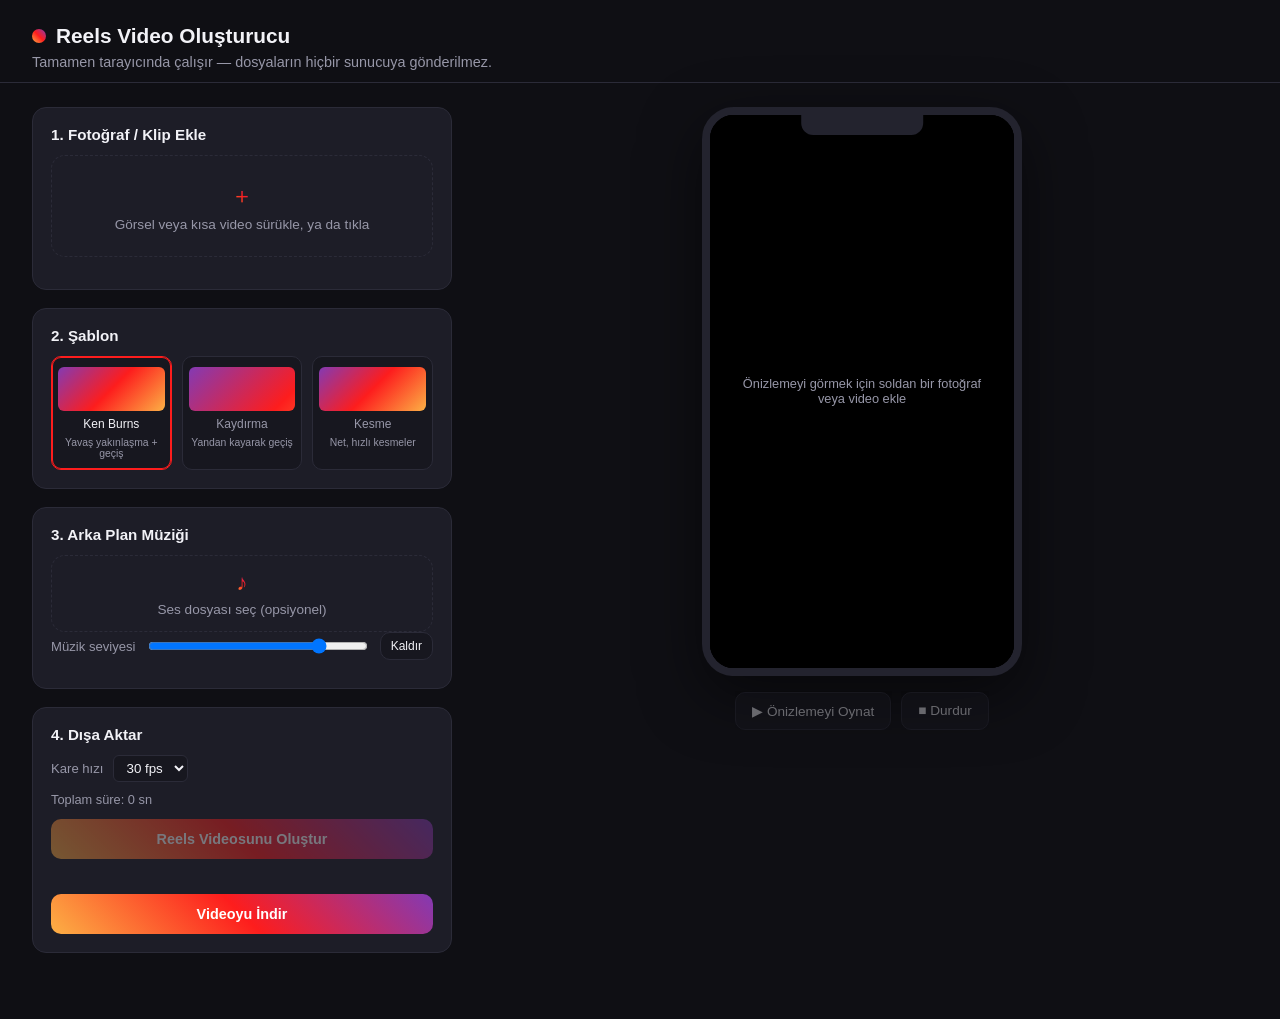
==== apps/instagram-reels-creator/index.html @ 2efb66e4 "Add client-side Instagram Reels video creator app Standalone browser tool for building 9:16 Reels-st" ====
<!DOCTYPE html>
<html lang="tr">
<head>
<meta charset="UTF-8">
<meta name="viewport" content="width=device-width, initial-scale=1.0">
<title>Reels Video Oluşturucu</title>
<link rel="stylesheet" href="style.css">
</head>
<body>
<header class="topbar">
  <div class="brand">
    <span class="brand-dot"></span>
    <h1>Reels Video Oluşturucu</h1>
  </div>
  <p class="brand-sub">Tamamen tarayıcında çalışır &mdash; dosyaların hiçbir sunucuya gönderilmez.</p>
</header>

<main class="layout">
  <section class="panel controls" aria-label="Kontroller">

    <div class="card">
      <h2>1. Fotoğraf / Klip Ekle</h2>
      <label class="dropzone" id="dropzone" for="fileInput">
        <span class="dropzone-icon">＋</span>
        <span>Görsel veya kısa video sürükle, ya da tıkla</span>
        <input type="file" id="fileInput" accept="image/*,video/*" multiple hidden>
      </label>
      <ul class="slide-list" id="slideList"></ul>
    </div>

    <div class="card">
      <h2>2. Şablon</h2>
      <div class="template-grid" id="templateGrid">
        <button class="template-option active" data-template="kenburns">
          <span class="tpl-preview tpl-kenburns"></span>
          Ken Burns
          <small>Yavaş yakınlaşma + geçiş</small>
        </button>
        <button class="template-option" data-template="slide">
          <span class="tpl-preview tpl-slide"></span>
          Kaydırma
          <small>Yandan kayarak geçiş</small>
        </button>
        <button class="template-option" data-template="snap">
          <span class="tpl-preview tpl-snap"></span>
          Kesme
          <small>Net, hızlı kesmeler</small>
        </button>
      </div>
    </div>

    <div class="card">
      <h2>3. Arka Plan Müziği</h2>
      <label class="dropzone small" id="musicDropzone" for="musicInput">
        <span class="dropzone-icon">♪</span>
        <span id="musicLabel">Ses dosyası seç (opsiyonel)</span>
        <input type="file" id="musicInput" accept="audio/*" hidden>
      </label>
      <div class="field-row" id="musicVolumeRow" hidden>
        <label for="musicVolume">Müzik seviyesi</label>
        <input type="range" id="musicVolume" min="0" max="1" step="0.05" value="0.8">
        <button class="btn-ghost small" id="removeMusic" type="button">Kaldır</button>
      </div>
    </div>

    <div class="card">
      <h2>4. Dışa Aktar</h2>
      <div class="field-row">
        <label for="fpsSelect">Kare hızı</label>
        <select id="fpsSelect">
          <option value="24">24 fps</option>
          <option value="30" selected>30 fps</option>
        </select>
      </div>
      <p class="hint" id="durationHint">Toplam süre: 0 sn</p>
      <button class="btn-primary" id="exportBtn" type="button" disabled>Reels Videosunu Oluştur</button>
      <div class="progress" id="progressWrap" hidden>
        <div class="progress-bar" id="progressBar"></div>
      </div>
      <p class="status" id="statusText"></p>
      <a class="btn-primary btn-download" id="downloadLink" hidden download>Videoyu İndir</a>
    </div>
  </section>

  <section class="panel preview-panel" aria-label="Önizleme">
    <div class="phone-frame">
      <div class="phone-notch"></div>
      <canvas id="previewCanvas" width="1080" height="1920"></canvas>
      <div class="phone-empty" id="phoneEmpty">
        <p>Önizlemeyi görmek için soldan bir fotoğraf veya video ekle</p>
      </div>
    </div>
    <div class="preview-controls">
      <button class="btn-ghost" id="playBtn" type="button" disabled>▶ Önizlemeyi Oynat</button>
      <button class="btn-ghost" id="stopBtn" type="button" disabled>■ Durdur</button>
    </div>
  </section>
</main>

<script src="app.js"></script>
</body>
</html>
---- apps/instagram-reels-creator/style.css ----
:root {
  --bg: #0f0f14;
  --panel: #17171f;
  --card: #1d1d27;
  --border: #2b2b38;
  --text: #f2f2f7;
  --text-dim: #9797a8;
  --accent1: #833ab4;
  --accent2: #fd1d1d;
  --accent3: #fcb045;
  --radius: 14px;
}

* { box-sizing: border-box; }

body {
  margin: 0;
  font-family: -apple-system, BlinkMacSystemFont, "Segoe UI", Roboto, Helvetica, Arial, sans-serif;
  background: var(--bg);
  color: var(--text);
}

.topbar {
  padding: 24px 32px 12px;
  border-bottom: 1px solid var(--border);
}

.brand { display: flex; align-items: center; gap: 10px; }

.brand-dot {
  width: 14px;
  height: 14px;
  border-radius: 50%;
  background: linear-gradient(45deg, var(--accent3), var(--accent2), var(--accent1));
}

.brand h1 { font-size: 1.3rem; margin: 0; }

.brand-sub { color: var(--text-dim); margin: 6px 0 0; font-size: 0.9rem; }

.layout {
  display: grid;
  grid-template-columns: minmax(320px, 420px) 1fr;
  gap: 24px;
  padding: 24px 32px 48px;
  align-items: start;
}

@media (max-width: 900px) {
  .layout { grid-template-columns: 1fr; }
}

.card {
  background: var(--card);
  border: 1px solid var(--border);
  border-radius: var(--radius);
  padding: 18px;
  margin-bottom: 18px;
}

.card h2 {
  font-size: 0.95rem;
  margin: 0 0 12px;
  color: var(--text);
}

.dropzone {
  display: flex;
  flex-direction: column;
  align-items: center;
  justify-content: center;
  gap: 6px;
  border: 1.5px dashed var(--border);
  border-radius: var(--radius);
  padding: 24px 12px;
  cursor: pointer;
  text-align: center;
  color: var(--text-dim);
  font-size: 0.85rem;
  transition: border-color 0.15s, background 0.15s;
}

.dropzone:hover, .dropzone.dragover {
  border-color: var(--accent2);
  background: rgba(253, 29, 29, 0.06);
}

.dropzone.small { padding: 14px 12px; }

.dropzone-icon {
  font-size: 1.4rem;
  background: linear-gradient(45deg, var(--accent3), var(--accent2), var(--accent1));
  -webkit-background-clip: text;
  background-clip: text;
  color: transparent;
}

.slide-list {
  list-style: none;
  margin: 14px 0 0;
  padding: 0;
  display: flex;
  flex-direction: column;
  gap: 10px;
}

.slide-item {
  display: grid;
  grid-template-columns: 52px 1fr auto;
  gap: 10px;
  align-items: center;
  background: var(--panel);
  border: 1px solid var(--border);
  border-radius: 10px;
  padding: 8px;
}

.slide-thumb {
  width: 52px;
  height: 92px;
  object-fit: cover;
  border-radius: 6px;
  background: #000;
}

.slide-fields { display: flex; flex-direction: column; gap: 6px; min-width: 0; }

.slide-fields input[type="text"] {
  width: 100%;
  background: var(--bg);
  border: 1px solid var(--border);
  color: var(--text);
  border-radius: 6px;
  padding: 5px 8px;
  font-size: 0.8rem;
}

.slide-meta {
  display: flex;
  align-items: center;
  gap: 6px;
  font-size: 0.72rem;
  color: var(--text-dim);
}

.slide-meta input[type="number"] {
  width: 48px;
  background: var(--bg);
  border: 1px solid var(--border);
  color: var(--text);
  border-radius: 6px;
  padding: 2px 4px;
  font-size: 0.72rem;
}

.slide-actions {
  display: flex;
  flex-direction: column;
  gap: 4px;
}

.icon-btn {
  background: var(--bg);
  border: 1px solid var(--border);
  color: var(--text-dim);
  width: 26px;
  height: 26px;
  border-radius: 6px;
  cursor: pointer;
  font-size: 0.75rem;
  line-height: 1;
}

.icon-btn:hover { color: var(--text); border-color: var(--accent2); }

.template-grid {
  display: grid;
  grid-template-columns: repeat(3, 1fr);
  gap: 10px;
}

.template-option {
  background: var(--panel);
  border: 1.5px solid var(--border);
  border-radius: 10px;
  color: var(--text-dim);
  padding: 10px 6px;
  font-size: 0.75rem;
  cursor: pointer;
  display: flex;
  flex-direction: column;
  align-items: center;
  gap: 6px;
  text-align: center;
}

.template-option small { color: var(--text-dim); font-size: 0.65rem; }

.template-option.active {
  border-color: var(--accent2);
  color: var(--text);
  box-shadow: 0 0 0 1px var(--accent2) inset;
}

.tpl-preview {
  width: 100%;
  height: 44px;
  border-radius: 6px;
  background: linear-gradient(135deg, var(--accent1), var(--accent2), var(--accent3));
}

.tpl-kenburns { animation: kenburns-demo 3s ease-in-out infinite alternate; }
.tpl-slide { background-size: 200% 100%; animation: slide-demo 2s linear infinite; }
.tpl-snap { opacity: 1; animation: snap-demo 1.2s steps(2) infinite; }

@keyframes kenburns-demo { from { transform: scale(1); } to { transform: scale(1.12); } }
@keyframes slide-demo { from { background-position: 0% 0; } to { background-position: 100% 0; } }
@keyframes snap-demo { 0%, 49% { opacity: 1; } 50%, 100% { opacity: 0.55; } }

.field-row {
  display: flex;
  align-items: center;
  gap: 10px;
  margin-bottom: 10px;
  font-size: 0.82rem;
  color: var(--text-dim);
}

.field-row select {
  background: var(--panel);
  color: var(--text);
  border: 1px solid var(--border);
  border-radius: 6px;
  padding: 4px 8px;
}

.field-row input[type="range"] { flex: 1; }

.hint { color: var(--text-dim); font-size: 0.8rem; margin: 0 0 12px; }

.btn-primary {
  display: block;
  width: 100%;
  text-align: center;
  background: linear-gradient(45deg, var(--accent3), var(--accent2), var(--accent1));
  color: #fff;
  border: none;
  border-radius: 10px;
  padding: 12px;
  font-size: 0.9rem;
  font-weight: 600;
  cursor: pointer;
  text-decoration: none;
}

.btn-primary:disabled {
  opacity: 0.4;
  cursor: not-allowed;
}

.btn-download { margin-top: 12px; }

.btn-ghost {
  background: var(--panel);
  border: 1px solid var(--border);
  color: var(--text);
  border-radius: 10px;
  padding: 10px 16px;
  cursor: pointer;
  font-size: 0.85rem;
}

.btn-ghost:disabled { opacity: 0.4; cursor: not-allowed; }
.btn-ghost.small { padding: 6px 10px; font-size: 0.75rem; }

.progress {
  height: 8px;
  border-radius: 4px;
  background: var(--panel);
  overflow: hidden;
  margin-top: 12px;
}

.progress-bar {
  height: 100%;
  width: 0%;
  background: linear-gradient(45deg, var(--accent3), var(--accent2), var(--accent1));
  transition: width 0.1s linear;
}

.status { font-size: 0.78rem; color: var(--text-dim); margin: 8px 0 0; min-height: 1.2em; }

.preview-panel {
  display: flex;
  flex-direction: column;
  align-items: center;
  gap: 16px;
  position: sticky;
  top: 24px;
}

.phone-frame {
  position: relative;
  width: min(320px, 80vw);
  aspect-ratio: 9 / 16;
  background: #000;
  border-radius: 32px;
  border: 8px solid #23232e;
  overflow: hidden;
  box-shadow: 0 20px 60px rgba(0, 0, 0, 0.5);
}

.phone-notch {
  position: absolute;
  top: 0;
  left: 50%;
  transform: translateX(-50%);
  width: 40%;
  height: 20px;
  background: #23232e;
  border-radius: 0 0 12px 12px;
  z-index: 3;
}

#previewCanvas {
  width: 100%;
  height: 100%;
  display: block;
  object-fit: cover;
}

.phone-empty {
  position: absolute;
  inset: 0;
  display: flex;
  align-items: center;
  justify-content: center;
  padding: 24px;
  text-align: center;
  color: var(--text-dim);
  font-size: 0.8rem;
  background: #000;
}

.phone-empty.hidden { display: none; }

.preview-controls { display: flex; gap: 10px; }
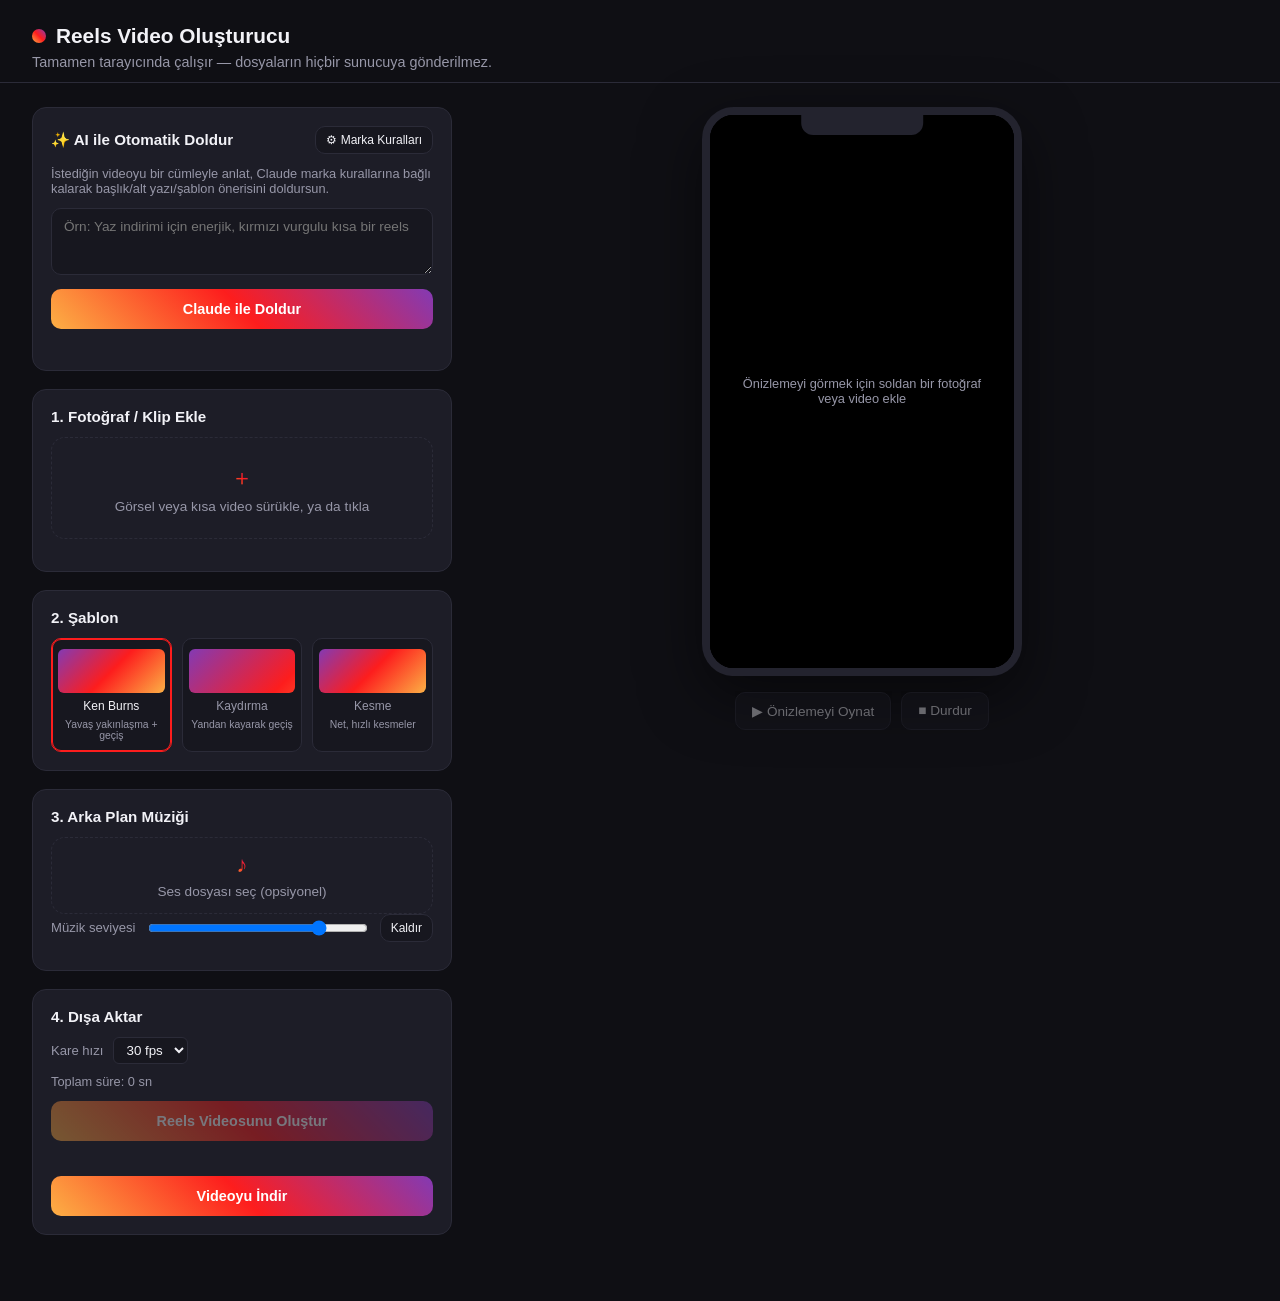
==== commit cfbba8f2: "Add Claude-powered prompt fill for Reels creator Adds a "Marka Kuralları" (brand rules) panel — API " ====
--- a/apps/instagram-reels-creator/index.html
+++ b/apps/instagram-reels-creator/index.html
@@ -17,6 +17,17 @@
 
 <main class="layout">
   <section class="panel controls" aria-label="Kontroller">
+
+    <div class="card">
+      <div class="card-head">
+        <h2>✨ AI ile Otomatik Doldur</h2>
+        <button class="btn-ghost small" id="brandSettingsBtn" type="button">⚙ Marka Kuralları</button>
+      </div>
+      <p class="hint">İstediğin videoyu bir cümleyle anlat, Claude marka kurallarına bağlı kalarak başlık/alt yazı/şablon önerisini doldursun.</p>
+      <textarea id="aiPrompt" class="ai-prompt" rows="3" placeholder="Örn: Yaz indirimi için enerjik, kırmızı vurgulu kısa bir reels"></textarea>
+      <button class="btn-primary" id="aiGenerateBtn" type="button">Claude ile Doldur</button>
+      <p class="status" id="aiStatus"></p>
+    </div>
 
     <div class="card">
       <h2>1. Fotoğraf / Klip Ekle</h2>
@@ -97,6 +108,61 @@
   </section>
 </main>
 
+<dialog id="brandDialog" class="brand-dialog">
+  <form method="dialog" class="brand-form" id="brandForm">
+    <h2>Marka Kuralları</h2>
+    <p class="hint">Bu kurallar tarayıcında saklanır ve her AI önerisinde otomatik olarak uygulanır.</p>
+
+    <label class="brand-field">
+      <span>Anthropic API Anahtarı</span>
+      <input type="password" id="apiKeyInput" placeholder="sk-ant-...">
+      <small class="warn">⚠️ Bu anahtar sadece bu tarayıcıda (localStorage) saklanır ve isteği doğrudan Claude API'ye gönderir. Herkesle paylaşılan bir cihazda kullanmayın; tarayıcı geliştirici araçlarından görülebilir.</small>
+    </label>
+
+    <label class="brand-field">
+      <span>Marka adı</span>
+      <input type="text" id="brandNameInput" placeholder="Örn: Atölye Nova">
+    </label>
+
+    <label class="brand-field">
+      <span>Ton / üslup</span>
+      <input type="text" id="brandToneInput" placeholder="Örn: enerjik ve samimi">
+    </label>
+
+    <label class="brand-field">
+      <span>Dil</span>
+      <select id="brandLanguageInput">
+        <option value="Türkçe" selected>Türkçe</option>
+        <option value="English">English</option>
+      </select>
+    </label>
+
+    <label class="brand-field">
+      <span>Varsayılan şablon</span>
+      <select id="brandTemplateInput">
+        <option value="kenburns" selected>Ken Burns</option>
+        <option value="slide">Kaydırma</option>
+        <option value="snap">Kesme</option>
+      </select>
+    </label>
+
+    <label class="brand-field">
+      <span>Vurgu rengi</span>
+      <input type="color" id="brandAccentInput" value="#fd1d1d">
+    </label>
+
+    <label class="brand-field">
+      <span>Yasaklı kelimeler (virgülle ayır)</span>
+      <input type="text" id="brandBannedInput" placeholder="Örn: ücretsiz, garanti">
+    </label>
+
+    <div class="brand-actions">
+      <button type="button" class="btn-ghost" id="brandCancelBtn">Vazgeç</button>
+      <button type="submit" class="btn-primary" id="brandSaveBtn">Kaydet</button>
+    </div>
+  </form>
+</dialog>
+
 <script src="app.js"></script>
 </body>
 </html>
--- a/apps/instagram-reels-creator/style.css
+++ b/apps/instagram-reels-creator/style.css
@@ -289,6 +289,95 @@
 }
 
 .status { font-size: 0.78rem; color: var(--text-dim); margin: 8px 0 0; min-height: 1.2em; }
+.status.error { color: #ff8080; }
+.status.success { color: #6fd68f; }
+
+.card-head {
+  display: flex;
+  align-items: center;
+  justify-content: space-between;
+  gap: 10px;
+  margin-bottom: 12px;
+}
+
+.card-head h2 { margin: 0; }
+
+.ai-prompt {
+  width: 100%;
+  background: var(--panel);
+  border: 1px solid var(--border);
+  color: var(--text);
+  border-radius: 10px;
+  padding: 10px 12px;
+  font-size: 0.85rem;
+  font-family: inherit;
+  resize: vertical;
+  margin-bottom: 10px;
+}
+
+.brand-dialog {
+  background: var(--card);
+  color: var(--text);
+  border: 1px solid var(--border);
+  border-radius: var(--radius);
+  padding: 0;
+  width: min(420px, 92vw);
+}
+
+.brand-dialog::backdrop {
+  background: rgba(0, 0, 0, 0.6);
+}
+
+.brand-form {
+  padding: 22px;
+  display: flex;
+  flex-direction: column;
+  gap: 14px;
+}
+
+.brand-form h2 { margin: 0; font-size: 1.05rem; }
+
+.brand-field {
+  display: flex;
+  flex-direction: column;
+  gap: 6px;
+  font-size: 0.82rem;
+  color: var(--text-dim);
+}
+
+.brand-field input[type="text"],
+.brand-field input[type="password"],
+.brand-field select {
+  background: var(--panel);
+  border: 1px solid var(--border);
+  color: var(--text);
+  border-radius: 8px;
+  padding: 8px 10px;
+  font-size: 0.85rem;
+  font-family: inherit;
+}
+
+.brand-field input[type="color"] {
+  width: 60px;
+  height: 32px;
+  padding: 2px;
+  border-radius: 8px;
+  border: 1px solid var(--border);
+  background: var(--panel);
+}
+
+.brand-field .warn {
+  color: #ffb454;
+  font-size: 0.7rem;
+  line-height: 1.4;
+}
+
+.brand-actions {
+  display: flex;
+  justify-content: flex-end;
+  gap: 10px;
+  margin-top: 6px;
+}
 
 .preview-panel {
   display: flex;
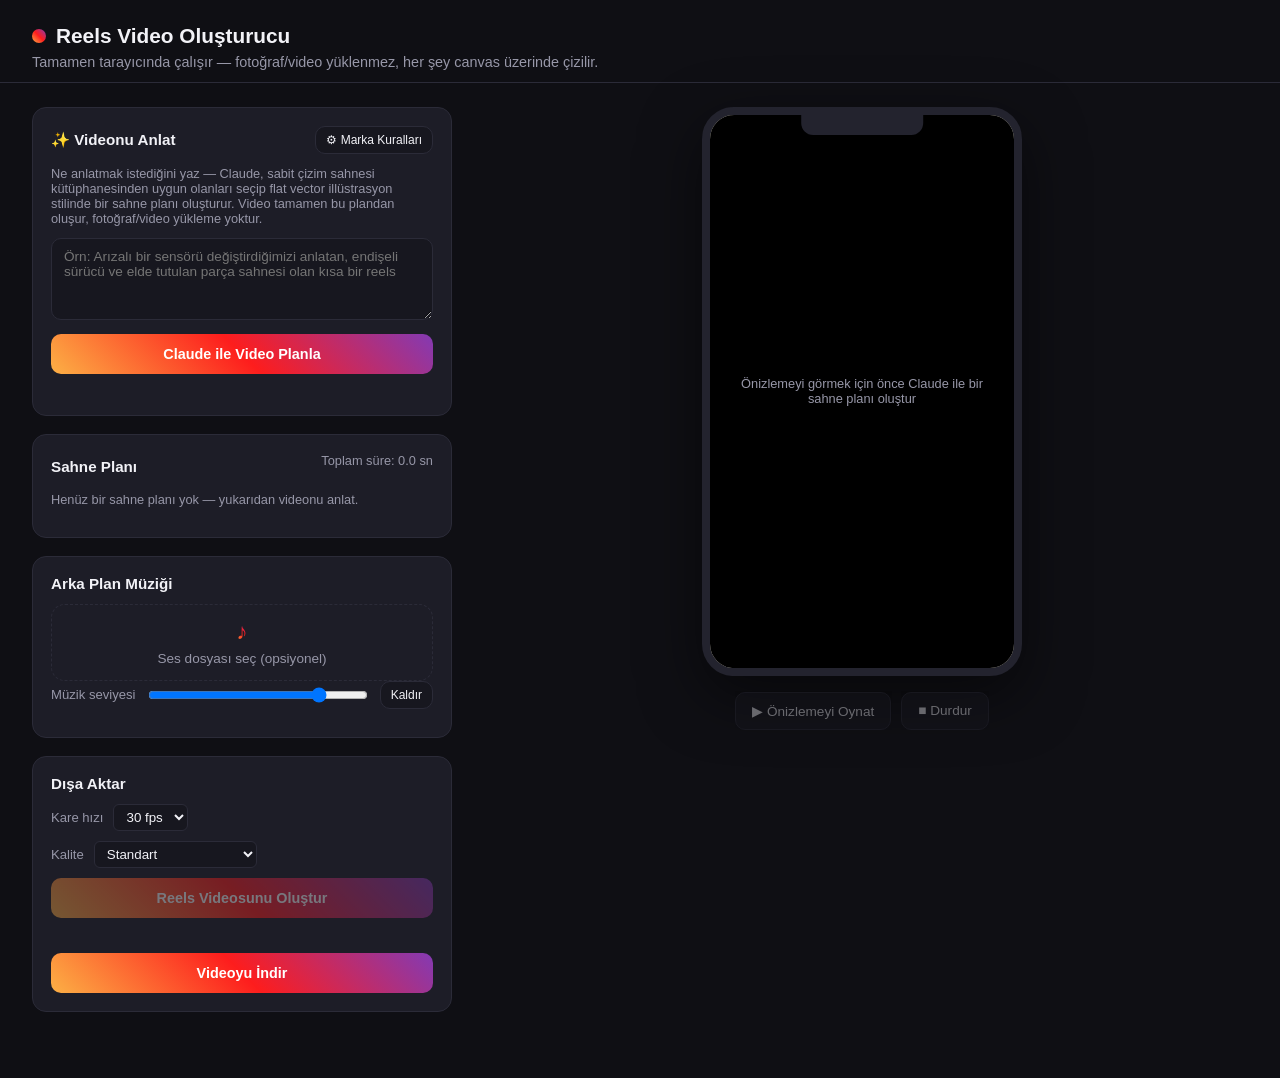
==== commit a1eaaf4b: "Replace photo uploads with an AI-planned flat vector scene library The app no longer accepts photo/v" ====
--- a/apps/instagram-reels-creator/index.html
+++ b/apps/instagram-reels-creator/index.html
@@ -12,7 +12,7 @@
     <span class="brand-dot"></span>
     <h1>Reels Video Oluşturucu</h1>
   </div>
-  <p class="brand-sub">Tamamen tarayıcında çalışır &mdash; dosyaların hiçbir sunucuya gönderilmez.</p>
+  <p class="brand-sub">Tamamen tarayıcında çalışır &mdash; fotoğraf/video yüklenmez, her şey canvas üzerinde çizilir.</p>
 </header>
 
 <main class="layout">
@@ -20,48 +20,26 @@
 
     <div class="card">
       <div class="card-head">
-        <h2>✨ AI ile Otomatik Doldur</h2>
+        <h2>✨ Videonu Anlat</h2>
         <button class="btn-ghost small" id="brandSettingsBtn" type="button">⚙ Marka Kuralları</button>
       </div>
-      <p class="hint">İstediğin videoyu bir cümleyle anlat, Claude marka kurallarına bağlı kalarak başlık/alt yazı/şablon önerisini doldursun.</p>
-      <textarea id="aiPrompt" class="ai-prompt" rows="3" placeholder="Örn: Yaz indirimi için enerjik, kırmızı vurgulu kısa bir reels"></textarea>
-      <button class="btn-primary" id="aiGenerateBtn" type="button">Claude ile Doldur</button>
+      <p class="hint">Ne anlatmak istediğini yaz — Claude, sabit çizim sahnesi kütüphanesinden uygun olanları seçip flat vector illüstrasyon stilinde bir sahne planı oluşturur. Video tamamen bu plandan oluşur, fotoğraf/video yükleme yoktur.</p>
+      <textarea id="aiPrompt" class="ai-prompt" rows="4" placeholder="Örn: Arızalı bir sensörü değiştirdiğimizi anlatan, endişeli sürücü ve elde tutulan parça sahnesi olan kısa bir reels"></textarea>
+      <button class="btn-primary" id="aiGenerateBtn" type="button">Claude ile Video Planla</button>
       <p class="status" id="aiStatus"></p>
     </div>
 
     <div class="card">
-      <h2>1. Fotoğraf / Klip Ekle</h2>
-      <label class="dropzone" id="dropzone" for="fileInput">
-        <span class="dropzone-icon">＋</span>
-        <span>Görsel veya kısa video sürükle, ya da tıkla</span>
-        <input type="file" id="fileInput" accept="image/*,video/*" multiple hidden>
-      </label>
-      <ul class="slide-list" id="slideList"></ul>
+      <div class="card-head">
+        <h2>Sahne Planı</h2>
+        <span class="hint" id="durationHint">Toplam süre: 0 sn</span>
+      </div>
+      <ul class="scene-list" id="sceneList"></ul>
+      <p class="hint" id="scenesEmptyHint">Henüz bir sahne planı yok — yukarıdan videonu anlat.</p>
     </div>
 
     <div class="card">
-      <h2>2. Şablon</h2>
-      <div class="template-grid" id="templateGrid">
-        <button class="template-option active" data-template="kenburns">
-          <span class="tpl-preview tpl-kenburns"></span>
-          Ken Burns
-          <small>Yavaş yakınlaşma + geçiş</small>
-        </button>
-        <button class="template-option" data-template="slide">
-          <span class="tpl-preview tpl-slide"></span>
-          Kaydırma
-          <small>Yandan kayarak geçiş</small>
-        </button>
-        <button class="template-option" data-template="snap">
-          <span class="tpl-preview tpl-snap"></span>
-          Kesme
-          <small>Net, hızlı kesmeler</small>
-        </button>
-      </div>
-    </div>
-
-    <div class="card">
-      <h2>3. Arka Plan Müziği</h2>
+      <h2>Arka Plan Müziği</h2>
       <label class="dropzone small" id="musicDropzone" for="musicInput">
         <span class="dropzone-icon">♪</span>
         <span id="musicLabel">Ses dosyası seç (opsiyonel)</span>
@@ -75,15 +53,23 @@
     </div>
 
     <div class="card">
-      <h2>4. Dışa Aktar</h2>
+      <h2>Dışa Aktar</h2>
       <div class="field-row">
         <label for="fpsSelect">Kare hızı</label>
         <select id="fpsSelect">
           <option value="24">24 fps</option>
           <option value="30" selected>30 fps</option>
+          <option value="60">60 fps</option>
         </select>
       </div>
-      <p class="hint" id="durationHint">Toplam süre: 0 sn</p>
+      <div class="field-row">
+        <label for="qualitySelect">Kalite</label>
+        <select id="qualitySelect">
+          <option value="draft">Taslak (küçük dosya)</option>
+          <option value="standard" selected>Standart</option>
+          <option value="high">Yüksek</option>
+        </select>
+      </div>
       <button class="btn-primary" id="exportBtn" type="button" disabled>Reels Videosunu Oluştur</button>
       <div class="progress" id="progressWrap" hidden>
         <div class="progress-bar" id="progressBar"></div>
@@ -98,7 +84,7 @@
       <div class="phone-notch"></div>
       <canvas id="previewCanvas" width="1080" height="1920"></canvas>
       <div class="phone-empty" id="phoneEmpty">
-        <p>Önizlemeyi görmek için soldan bir fotoğraf veya video ekle</p>
+        <p>Önizlemeyi görmek için önce Claude ile bir sahne planı oluştur</p>
       </div>
     </div>
     <div class="preview-controls">
@@ -126,7 +112,7 @@
 
     <label class="brand-field">
       <span>Ton / üslup</span>
-      <input type="text" id="brandToneInput" placeholder="Örn: enerjik ve samimi">
+      <input type="text" id="brandToneInput" placeholder="Örn: güven verici ve net">
     </label>
 
     <label class="brand-field">
@@ -138,17 +124,13 @@
     </label>
 
     <label class="brand-field">
-      <span>Varsayılan şablon</span>
-      <select id="brandTemplateInput">
-        <option value="kenburns" selected>Ken Burns</option>
-        <option value="slide">Kaydırma</option>
-        <option value="snap">Kesme</option>
-      </select>
+      <span>Ana renk (turuncu)</span>
+      <input type="color" id="brandAccentInput" value="#f5821f">
     </label>
 
     <label class="brand-field">
-      <span>Vurgu rengi</span>
-      <input type="color" id="brandAccentInput" value="#fd1d1d">
+      <span>İkincil renk (teal)</span>
+      <input type="color" id="brandSecondaryInput" value="#0f9b8e">
     </label>
 
     <label class="brand-field">
--- a/apps/instagram-reels-creator/style.css
+++ b/apps/instagram-reels-creator/style.css
@@ -95,16 +95,16 @@
   color: transparent;
 }
 
-.slide-list {
+.scene-list {
   list-style: none;
-  margin: 14px 0 0;
+  margin: 0;
   padding: 0;
   display: flex;
   flex-direction: column;
   gap: 10px;
 }
 
-.slide-item {
+.scene-item {
   display: grid;
   grid-template-columns: 52px 1fr auto;
   gap: 10px;
@@ -115,17 +115,21 @@
   padding: 8px;
 }
 
-.slide-thumb {
+.scene-badge {
   width: 52px;
-  height: 92px;
-  object-fit: cover;
-  border-radius: 6px;
-  background: #000;
-}
-
-.slide-fields { display: flex; flex-direction: column; gap: 6px; min-width: 0; }
-
-.slide-fields input[type="text"] {
+  height: 52px;
+  border-radius: 10px;
+  background: var(--bg);
+  border: 1px solid var(--border);
+  display: flex;
+  align-items: center;
+  justify-content: center;
+  font-size: 1.4rem;
+}
+
+.scene-fields { display: flex; flex-direction: column; gap: 6px; min-width: 0; }
+
+.scene-fields input[type="text"] {
   width: 100%;
   background: var(--bg);
   border: 1px solid var(--border);
@@ -135,7 +139,7 @@
   font-size: 0.8rem;
 }
 
-.slide-meta {
+.scene-meta {
   display: flex;
   align-items: center;
   gap: 6px;
@@ -143,7 +147,7 @@
   color: var(--text-dim);
 }
 
-.slide-meta input[type="number"] {
+.scene-meta input[type="number"] {
   width: 48px;
   background: var(--bg);
   border: 1px solid var(--border);
@@ -153,7 +157,7 @@
   font-size: 0.72rem;
 }
 
-.slide-actions {
+.scene-actions {
   display: flex;
   flex-direction: column;
   gap: 4px;
@@ -172,50 +176,6 @@
 }
 
 .icon-btn:hover { color: var(--text); border-color: var(--accent2); }
-
-.template-grid {
-  display: grid;
-  grid-template-columns: repeat(3, 1fr);
-  gap: 10px;
-}
-
-.template-option {
-  background: var(--panel);
-  border: 1.5px solid var(--border);
-  border-radius: 10px;
-  color: var(--text-dim);
-  padding: 10px 6px;
-  font-size: 0.75rem;
-  cursor: pointer;
-  display: flex;
-  flex-direction: column;
-  align-items: center;
-  gap: 6px;
-  text-align: center;
-}
-
-.template-option small { color: var(--text-dim); font-size: 0.65rem; }
-
-.template-option.active {
-  border-color: var(--accent2);
-  color: var(--text);
-  box-shadow: 0 0 0 1px var(--accent2) inset;
-}
-
-.tpl-preview {
-  width: 100%;
-  height: 44px;
-  border-radius: 6px;
-  background: linear-gradient(135deg, var(--accent1), var(--accent2), var(--accent3));
-}
-
-.tpl-kenburns { animation: kenburns-demo 3s ease-in-out infinite alternate; }
-.tpl-slide { background-size: 200% 100%; animation: slide-demo 2s linear infinite; }
-.tpl-snap { opacity: 1; animation: snap-demo 1.2s steps(2) infinite; }
-
-@keyframes kenburns-demo { from { transform: scale(1); } to { transform: scale(1.12); } }
-@keyframes slide-demo { from { background-position: 0% 0; } to { background-position: 100% 0; } }
-@keyframes snap-demo { 0%, 49% { opacity: 1; } 50%, 100% { opacity: 0.55; } }
 
 .field-row {
   display: flex;
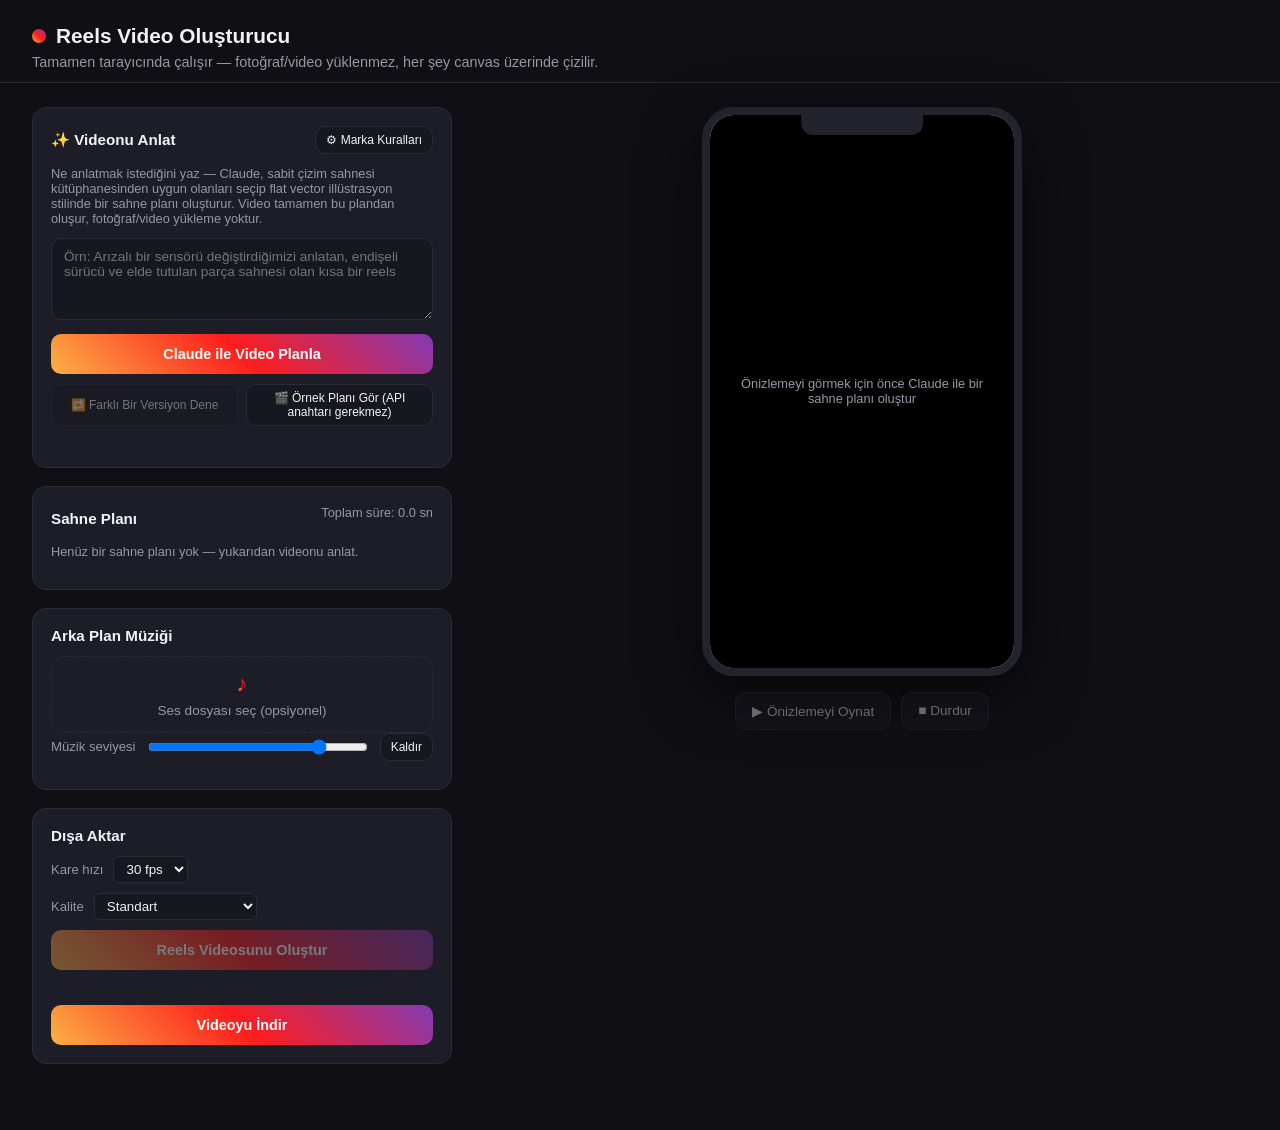
==== commit 16fd1c15: "Add generic scenes, IG-style progress bar, demo + regenerate flows Self-directed improvement pass wh" ====
--- a/apps/instagram-reels-creator/index.html
+++ b/apps/instagram-reels-creator/index.html
@@ -26,6 +26,10 @@
       <p class="hint">Ne anlatmak istediğini yaz — Claude, sabit çizim sahnesi kütüphanesinden uygun olanları seçip flat vector illüstrasyon stilinde bir sahne planı oluşturur. Video tamamen bu plandan oluşur, fotoğraf/video yükleme yoktur.</p>
       <textarea id="aiPrompt" class="ai-prompt" rows="4" placeholder="Örn: Arızalı bir sensörü değiştirdiğimizi anlatan, endişeli sürücü ve elde tutulan parça sahnesi olan kısa bir reels"></textarea>
       <button class="btn-primary" id="aiGenerateBtn" type="button">Claude ile Video Planla</button>
+      <div class="ai-secondary-actions">
+        <button class="btn-ghost small" id="regenerateBtn" type="button" disabled>🔁 Farklı Bir Versiyon Dene</button>
+        <button class="btn-ghost small" id="demoBtn" type="button">🎬 Örnek Planı Gör (API anahtarı gerekmez)</button>
+      </div>
       <p class="status" id="aiStatus"></p>
     </div>
 
--- a/apps/instagram-reels-creator/style.css
+++ b/apps/instagram-reels-creator/style.css
@@ -262,6 +262,15 @@
 
 .card-head h2 { margin: 0; }
 
+.ai-secondary-actions {
+  display: flex;
+  flex-wrap: wrap;
+  gap: 8px;
+  margin-top: 10px;
+}
+
+.ai-secondary-actions .btn-ghost { flex: 1; min-width: 140px; }
+
 .ai-prompt {
   width: 100%;
   background: var(--panel);
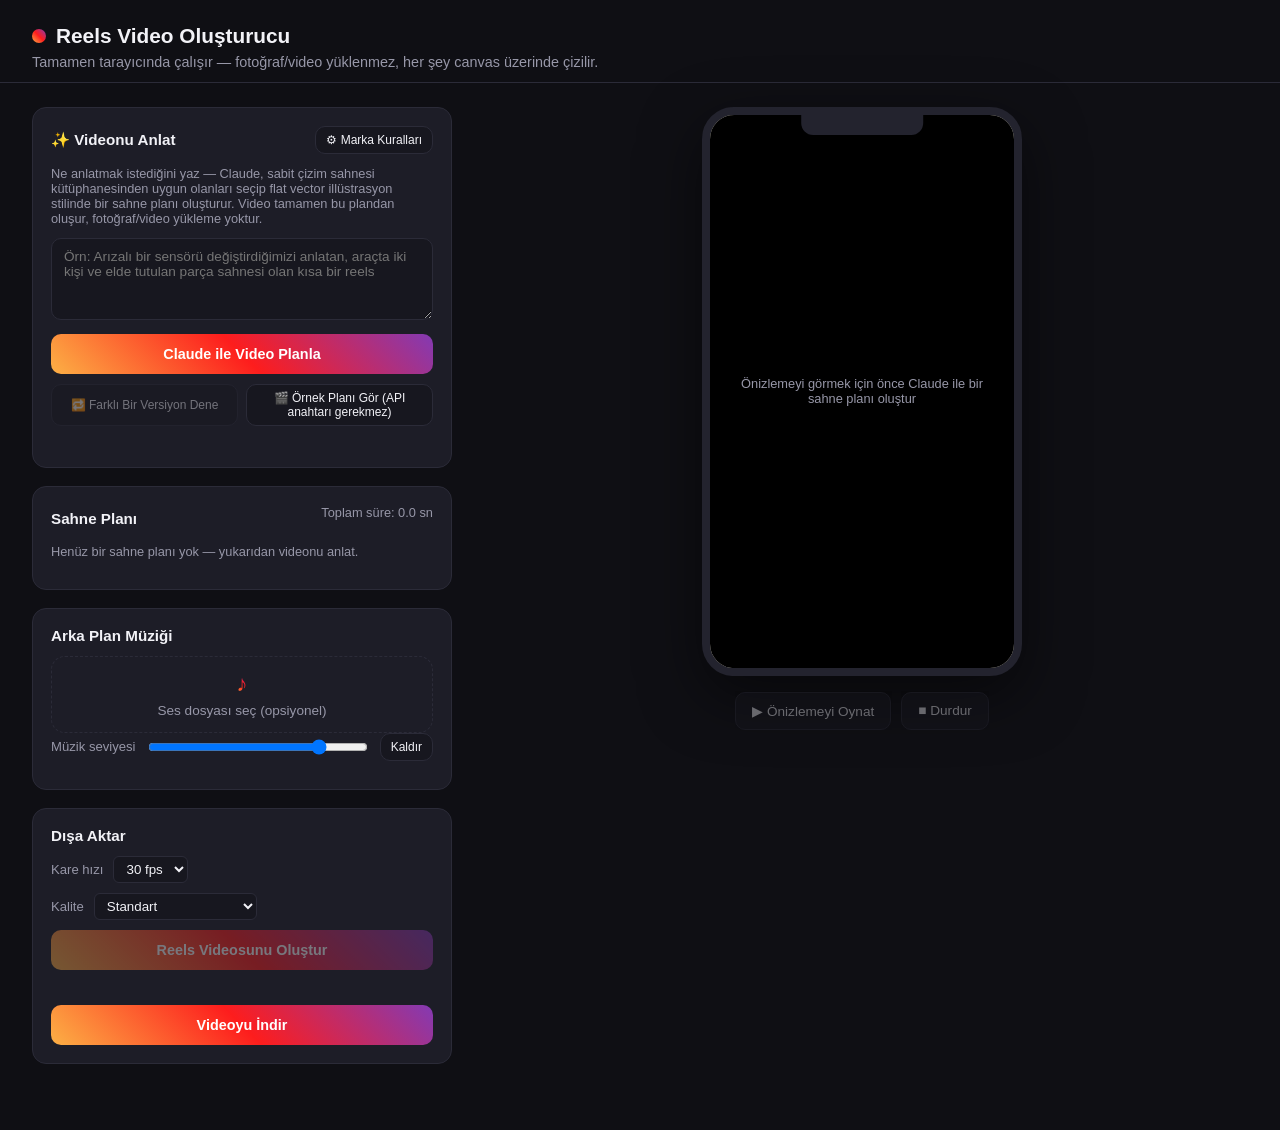
==== commit 224d8a88: "Switch to single-hue tonal illustration style; redesign car scene Reference feedback: a front-view "" ====
--- a/apps/instagram-reels-creator/index.html
+++ b/apps/instagram-reels-creator/index.html
@@ -24,7 +24,7 @@
         <button class="btn-ghost small" id="brandSettingsBtn" type="button">⚙ Marka Kuralları</button>
       </div>
       <p class="hint">Ne anlatmak istediğini yaz — Claude, sabit çizim sahnesi kütüphanesinden uygun olanları seçip flat vector illüstrasyon stilinde bir sahne planı oluşturur. Video tamamen bu plandan oluşur, fotoğraf/video yükleme yoktur.</p>
-      <textarea id="aiPrompt" class="ai-prompt" rows="4" placeholder="Örn: Arızalı bir sensörü değiştirdiğimizi anlatan, endişeli sürücü ve elde tutulan parça sahnesi olan kısa bir reels"></textarea>
+      <textarea id="aiPrompt" class="ai-prompt" rows="4" placeholder="Örn: Arızalı bir sensörü değiştirdiğimizi anlatan, araçta iki kişi ve elde tutulan parça sahnesi olan kısa bir reels"></textarea>
       <button class="btn-primary" id="aiGenerateBtn" type="button">Claude ile Video Planla</button>
       <div class="ai-secondary-actions">
         <button class="btn-ghost small" id="regenerateBtn" type="button" disabled>🔁 Farklı Bir Versiyon Dene</button>
@@ -128,13 +128,13 @@
     </label>
 
     <label class="brand-field">
-      <span>Ana renk (turuncu)</span>
-      <input type="color" id="brandAccentInput" value="#f5821f">
+      <span>Ana renk (tüm çizimler bu rengin tonlarıyla yapılır)</span>
+      <input type="color" id="brandAccentInput" value="#1f6f8b">
     </label>
 
     <label class="brand-field">
-      <span>İkincil renk (teal)</span>
-      <input type="color" id="brandSecondaryInput" value="#0f9b8e">
+      <span>Vurgu rengi (yalnızca küçük parlama/durum detayları)</span>
+      <input type="color" id="brandSecondaryInput" value="#f5821f">
     </label>
 
     <label class="brand-field">
